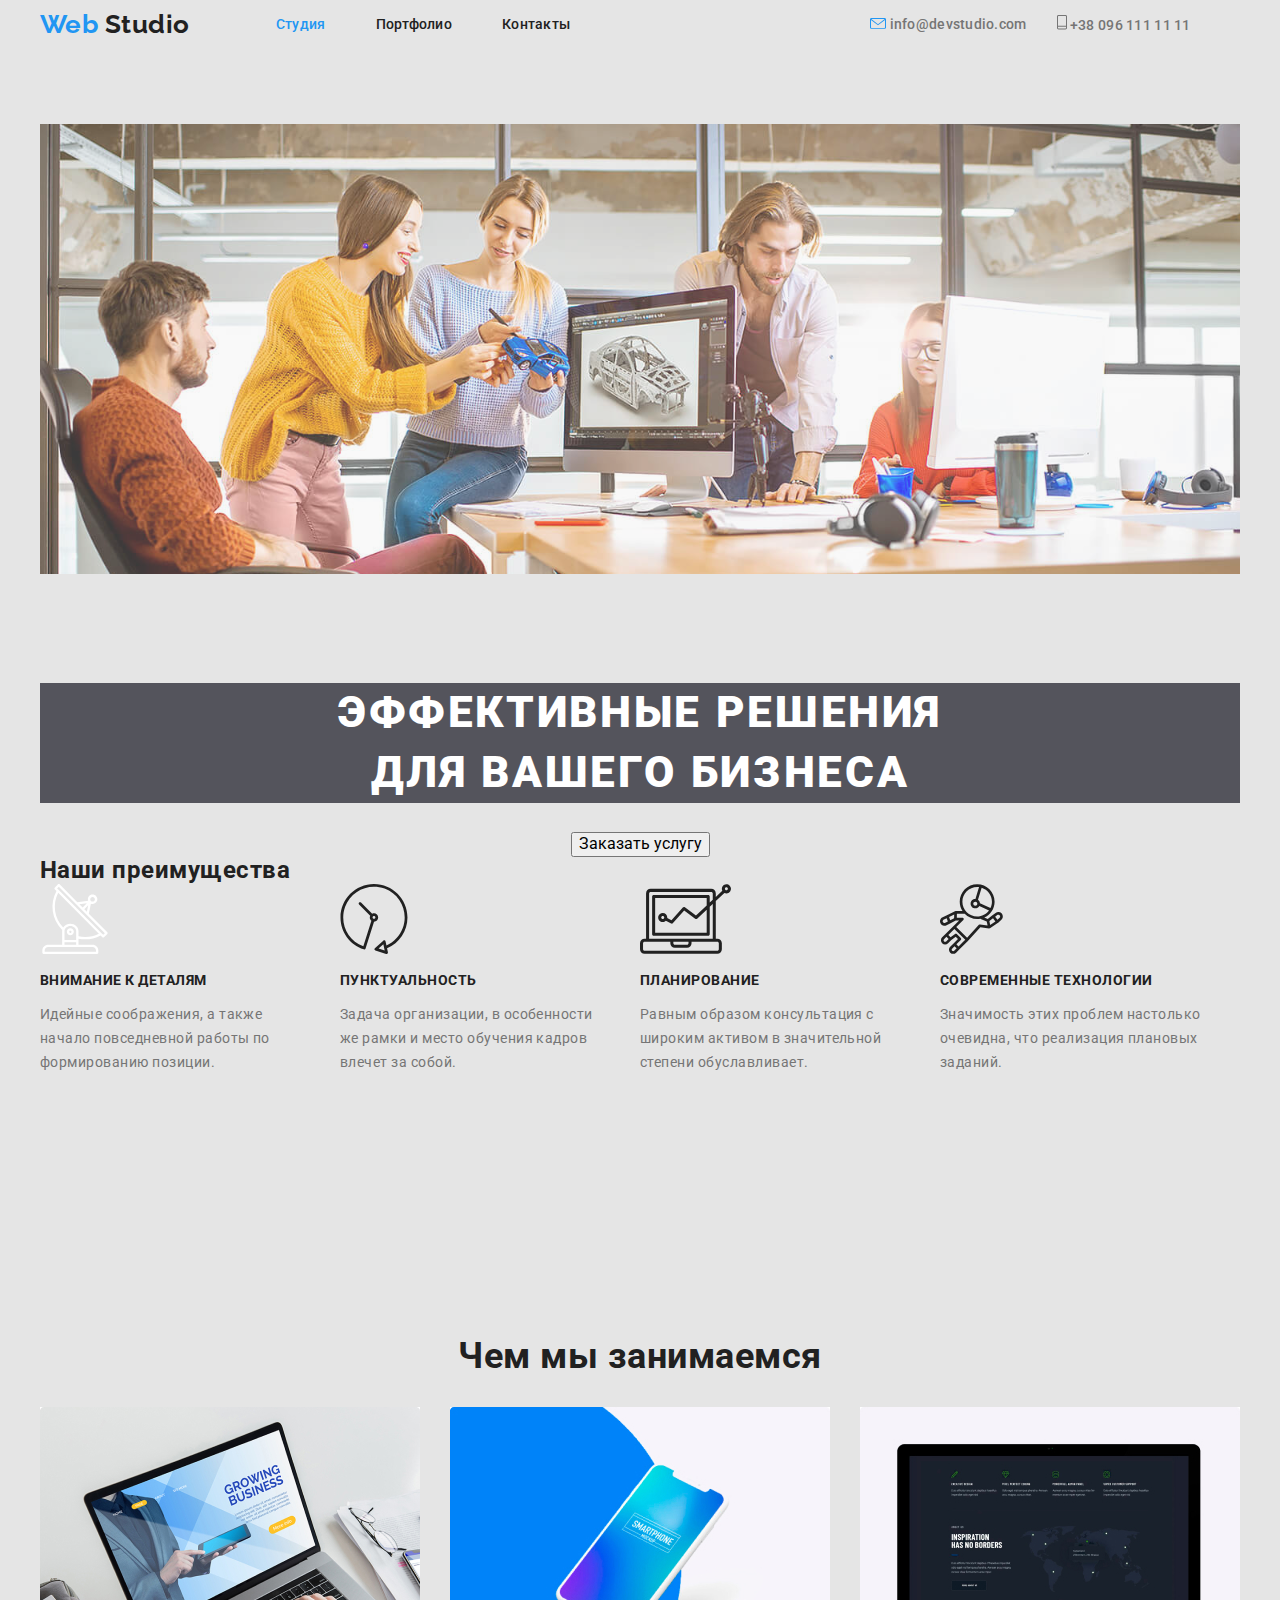
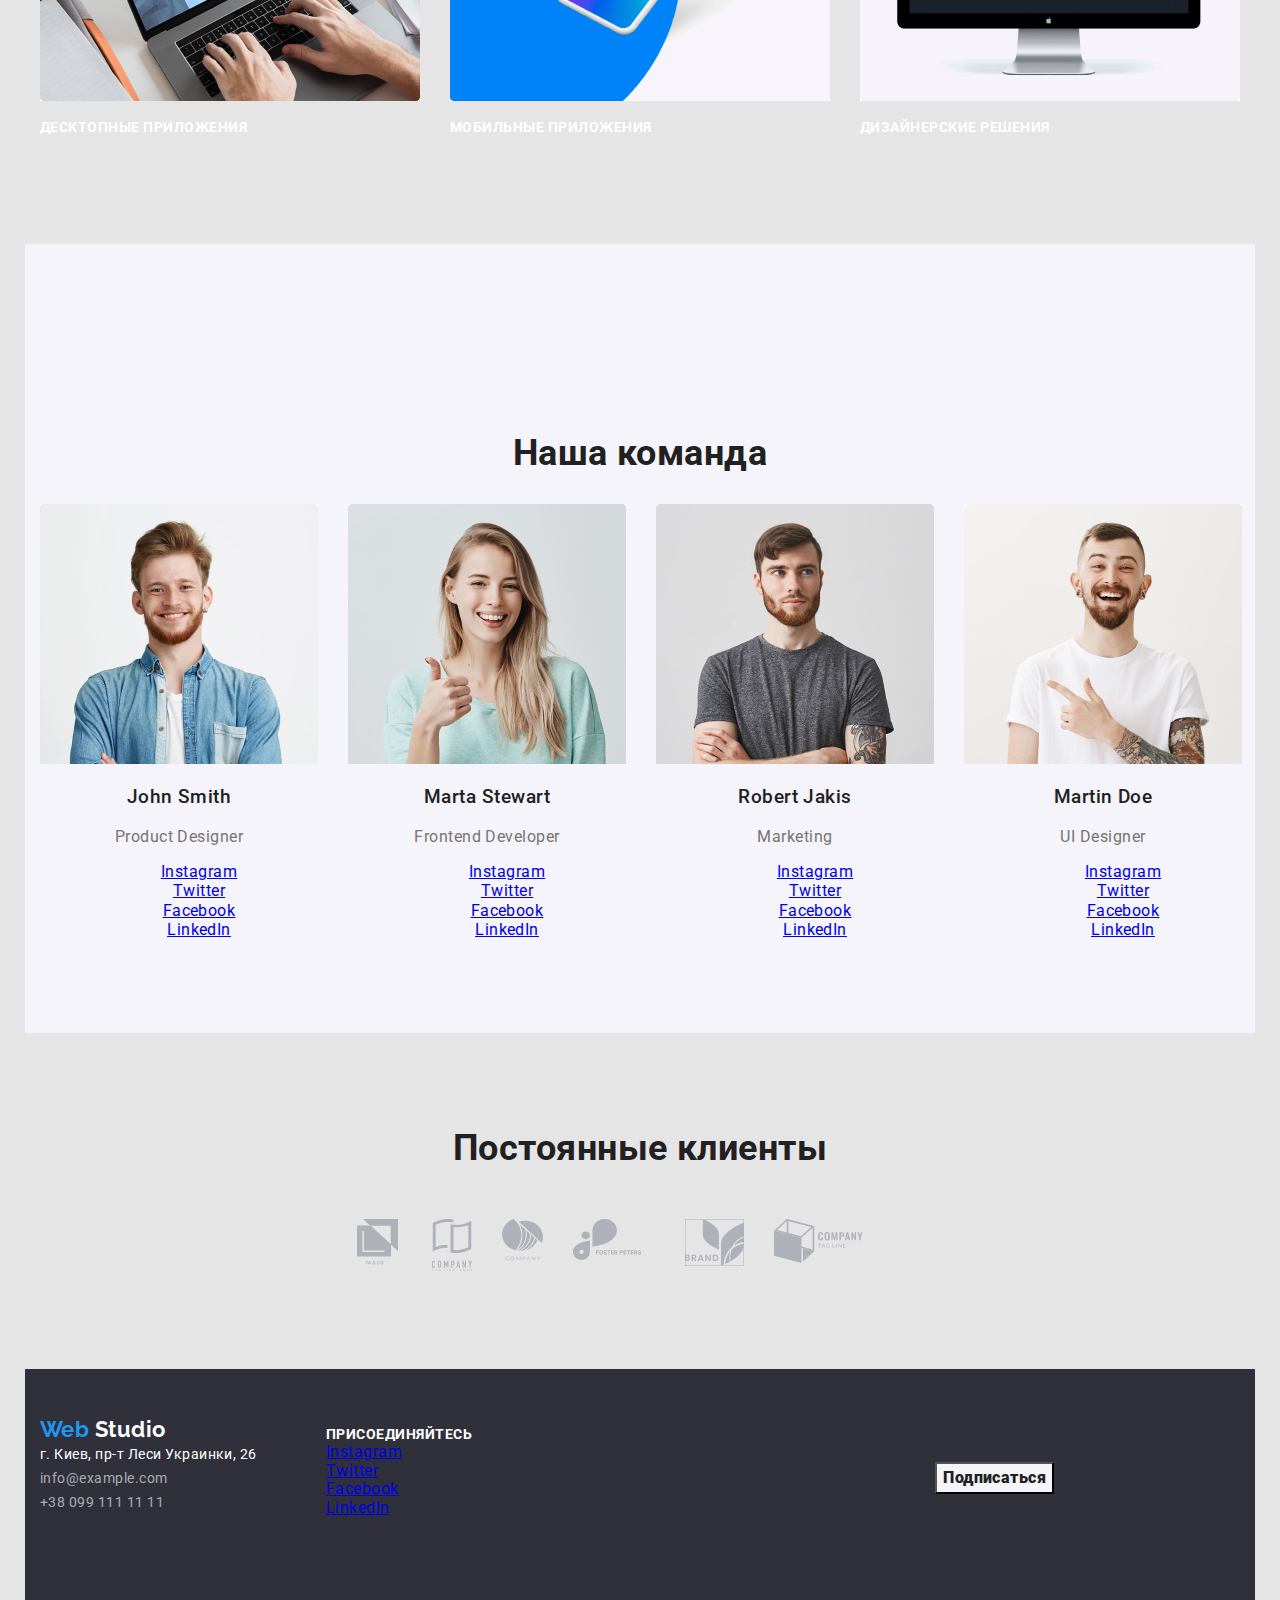
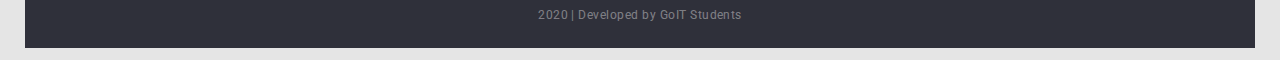
==== index.html @ 70091083 "стили для портфолио" ====
<!DOCTYPE html>
<html lang="ru">
  <head>
    <meta charset="UTF-8" />
    <meta name="viewport" content="width=device-width, initial-scale=1.0" />
    <title>Студия</title>
    <link
      href="https://fonts.googleapis.com/css2?family=Raleway:wght@700&family=Roboto:wght@400;500;700;900&display=swap"
      rel="stylesheet"
    />
    <link
      rel="stylesheet"
      href="
            https://cdnjs.cloudflare.com/ajax/libs/modern-normalize/0.6.0/modern-normalize.min.css"
    />
    <link rel="stylesheet" href="./css/style.css" />
  </head>
  <body>
    <header>
      <div class="conteiner centre">
        <nav class="centre">
          <a href="./index.html" class="logo"
            >Web<span class="logo-item"> Studio</span></a
          >
          <ul class="site-nav list">
            <li class="margin">
              <a href="./index.html" class="link current" style="padding-left: 86px;">Студия</a>
            </li>
            <li class="margin">
              <a href="./portfolio.html" class="link">Портфолио</a>
            </li>
            <li class="margin"><a href="#" class="link">Контакты</a></li>
          </ul>
        </nav>

        <ul class="contacts list">
          <li>
            <a href="mailto:info@devstudio.com" class="link">
              <img src="./images/mail.svg" alt="мейл" />
              info@devstudio.com</a
            >
          </li>
          <li>
            <a href="tel:+380961111111" class="link">
              <img src="./images/tel.svg" alt="телефона" />
              +38 096 111 11 11</a
            >
          </li>
        </ul>
      </div>
    </header>
    <main>
      <!-- Герой -->
      <section class="conteiner hero">
        <img
          src="./images/hero.svg"
          alt="подложка"
          style="width: 1200px; height: 600px;"
        />
        <h1 class="hero-title">эффективные решения <br> для вашего бизнеса</h1>
        <a href="#" class="hero-button"> <button>Заказать услугу</button></a>
      </section>

      <section>
        <!-- Наши преимущества-->
        <section class="conteiner">
          
        <h2 class="list" >Наши преимущества</h2>
      
        <ul class="advantages list">
          <li class="item">
            <a href="#"><img src="./images/antenna.svg" alt="спутник" /></a>
            <h3 class="subtitle">Внимание к деталям</h3>
            
            <p class="text">
              Идейные соображения, а также начало повседневной работы по
              формированию позиции.
            </p>
          </li>
          <li class="item">
            <a href="#"><img src="./images/clock.svg" alt="часы" /></a>
            <h3 class="subtitle">Пунктуальность</h3>
            <p class="text">
              Задача организации, в особенности же рамки и место обучения кадров
              влечет за собой.
            </p>
          </li>
          <li class="item">
            <a href="#"><img src="./images/comp.svg" style="height: 70px;" alt="диаграмма" /></a>
            <h3 class="subtitle">Планирование</h3>
            <p class="text">
              Равным образом консультация с широким активом в значительной
              степени обуславливает.
            </p>
          </li>
          <li class="item">
            <a href="#"><img src="./images/cosmos.svg" style="height: 70px;" alt="космонавт" /></a>
            <h3 class="subtitle">Современные технологии</h3>
            <p class="text">
              Значимость этих проблем настолько очевидна, что реализация
              плановых заданий.
            </p>
          </li>
        </ul>
       
      </section>

      <section class="conteiner marg">
        <h2 class="section-title">Чем мы занимаемся </h2>
        <ul class="flex projects list">
          <li class="cust-marg">
            
            <a href="#"><img src="./images/laptop.jpg"
                alt="ноутбук"
                style="width: 380px; height: 294px;"
            /></a>
            <h3 class="subtitle">Десктопные приложения</h3>
          </li>
          <li class="cust-marg">
            
            <a href="#"
              ><img
                src="./images/phone.jpg"
                alt="мобильный телефон"
                style="width: 380px; height: 294px;"
            /></a>
            <h3 class="subtitle">Мобильные приложения</h3>
          </li>
          <li class="cust-marg">
           
            <a href="#"
              ><img
                src="./images/mon.jpg"
                alt="монитор"
                style="width: 380px; height: 294px;"
            /></a>
            <h3 class="subtitle">Дизайнерские решения</h3>
          </li>
        </ul>
      </section>
      <!-- Команда -->
      <section class="conteiner section marg">
        <h2 class="section-title">Наша команда</h2>
        <ul class="list team">
          <li class="cust-marg">
            <img
              src="./images/JohnSmith.jpg"
              alt="сотрудник Продукт Менеджер John Smith"
              style="width: 278px; height: 260px;"
            />
            <h3 class="section-subtitle">John Smith</h3>
            <p>Product Designer</p>
            <ul>
              <li>
                <a href="#" aria-label="Instagram">Instagram</a>
              </li>
              <li>
                <a href="#" aria-label="Twitter">Twitter</a>
              </li>
              <li>
                <a href="#" aria-label="Facebook">Facebook</a>
              </li>
              <li>
                <a href="#" aria-label="LinkedIn">LinkedIn</a>
              </li>
            </ul>
          </li>

          <li class="cust-marg">
            <img
              src="./images/MartaStewart.jpg"
              alt="сотрудник Frontend Developer Marta Stewart"
              style="width: 278px; height: 260px;"
            />
            <h3 class="section-subtitle">Marta Stewart</h3>
            <p>Frontend Developer</p>
            <ul>
              <li>
                <a href="#" aria-label="Instagram">Instagram</a>
              </li>
              <li>
                <a href="#" aria-label="Twitter">Twitter</a>
              </li>
              <li>
                <a href="#" aria-label="Facebook">Facebook</a>
              </li>
              <li>
                <a href="#" aria-label="LinkedIn">LinkedIn</a>
              </li>
            </ul>
          </li>

          <li class="cust-marg">
            <img
              src="./images/RobertJakis.jpg"
              alt="сотрудник Marketing Robert Jakis"
              style="width: 278px; height: 260px;"
            />
            <h3 class="section-subtitle">Robert Jakis</h3>
            <p>Marketing</p>
            <ul>
              <li>
                <a href="#" aria-label="Instagram">Instagram</a>
              </li>
              <li>
                <a href="#" aria-label="Twitter">Twitter</a>
              </li>
              <li>
                <a href="#" aria-label="Facebook">Facebook</a>
              </li>
              <li>
                <a href="#" aria-label="LinkedIn">LinkedIn</a>
              </li>
            </ul>
          </li>

          <li class="cust-marg">
            <img
              src="./images/MartinDoe.jpg"
              alt="сотрудник UI Designer Martin Doe"
              style="width: 278px; height: 260px;"
            />
            <h3 class="section-subtitle">Martin Doe</h3>
            <p>UI Designer</p>
            <ul>
              <li>
                <a href="#" aria-label="Instagram">Instagram</a>
              </li>
              <li>
                <a href="#" aria-label="Twitter">Twitter</a>
              </li>
              <li>
                <a href="#" aria-label="Facebook">Facebook</a>
              </li>
              <li>
                <a href="#" aria-label="LinkedIn">LinkedIn</a>
              </li>
            </ul>
          </li>
        </ul>
      </section>
      <section class="conteiner">
        <h2 class="section-title list">Постоянные клиенты</h2>
        <ul class="list customers">
          <li class="cust-marg">
            <img src="./images/logo/logo1.svg" alt="логотип компании" />
          </li>
          <li class="cust-marg"><img src="./images/logo/logo2.svg" alt="логотип компании" /></li>
          <li class="cust-marg"><img src="./images/logo/logo3.svg" alt="логотип компании" /></li>
          <li class="cust-marg"><img src="./images/logo/logo4.svg" alt="логотип компании" /></li>
          <li class="cust-marg"><img src="./images/logo/logo5.svg" alt="логотип компании" /></li>
          <li class="cust-marg"><img src="./images/logo/logo6.svg" alt="логотип компании" /></li>
        </ul>
      </section>
    </main>
    <!-- Футер -->
    <footer class="conteiner back-footer">
      <div class="test2">
      <div class="footer">
        <a href="#" class="logo">Web<span class="text"> Studio</span></a>
        <address class="address">
          г. Киев, пр-т Леси Украинки, 26 <br />
          <span class="footer-contacts">
            info@example.com <br />
            +38 099 111 11 11</span
          >
        </address>
      </div>
      <div class="slogan-padding">
        <b class="slogan">присоединяйтесь</b>
        <ul class="list">
          <li>
            <a href="#" aria-label="Instagram">Instagram</a>
          </li>
          <li>
            <a href="#" aria-label="Twitter">Twitter</a>
          </li>
          <li>
            <a href="#" aria-label="Facebook">Facebook</a>
          </li>
          <li>
            <a href="#" aria-label="LinkedIn">LinkedIn</a>
          </li>
        </ul>
      </div>
      <div class="button-flex">
        <button class="text button">Подписаться</button>
      </div>
    </div>
      <div>
      <p class="copyright">2020 | Developed by GoIT Students</p>
    </div>
    </footer>
  </body>
</html>
---- css/style.css ----
:root {
  --primary-text-color: #757575;
  --title-text-color: #212121;
  --button-text-color: #ffffff;
  --accent-color: #2196f3;
  --primary-bg-color: #e5e5e5;
  --secondary-bg-color: #f5f4fa;
  --white-text-color: #ffffff;
  --portfolio-bg-color: #ffffff;
  --second-portfolio-bg-color: rgba(33, 150, 243, 0.9);
}
/*
body {
  width: 1230px;
  padding-left: 15px;
  padding-right: 15px;
  margin-left: auto;
  margin-right: auto;
}
*/

ul {
  list-style: none;
}
body {
  background-color: var(--primary-bg-color);
  color: var(--primary-text-color);
  font-family: Roboto, sans-serif;
  font-weight: 400;
  letter-spacing: 0.03em;
}
.list {
  padding: 0;
  margin: 0;
}
/
/* .port:not(:nth-last-child(-n +3)){
  margin-right: 30px; */
}
.port {
  margin-left: 0px;

}
/*
.port:not(:nth-child(3n)) {
  margin-right: 30px;
}
*/

.port:nth-child(3n) {
  margin-right: 0;
}


.port:nth-last-child(-n + 3) {
  margin-bottom: 0;
}
.port {

   margin-right: 30px;
   margin-left: 0px;
   padding-left: 0px;
 }


h1,
h2,
h3,
h4,
h5,
h6 {
  color: var(--title-text-color);
  font-weight: 700;
}
.logo {
  display: block;
}

.logo {
  font-family: Raleway, sans-serif;
  font-weight: 700;
  font-size: 26px;
  line-height: 1.19;

  color: var(--accent-color);
  text-decoration: none;
}
.logo .logo-item {
  color: var(--title-text-color);
}

.logo .text {
  color: var(--white-text-color);
}

.conteiner {
  width: 1230px;
  padding-left: 15px;
  padding-right: 15px;
  margin-left: auto;
  margin-right: auto;
 
}

.centre {
  align-items: center;
  display: flex;
}
.main-nav {
  display: flex;
}
.contacts {
  display: flex;
  padding-top: 15px;
  padding-bottom: 15px;
 

  margin-left: 300px;
  margin-right: 0px;
}
.site-nav {
  display: flex;
}
/*
.margin {
  margin-right: 40px;
}
*/
.advantages {
  display: flex;
  
  padding-bottom: 188px;
}
.team {
  display: flex;
  text-align: center;
  padding-bottom: 94px;
}
.cust-marg {
  margin-right: 30px;
}
.customers {
  display: flex;
  margin-right: 30px;
  justify-content: center;
  padding-top: 50px;
  padding-bottom: 94px;
}
.item {
  width: 278px;
  height: 75px;

  margin-right: 29px;
}
.marg {
  padding-top: 94px;
}
.site-nav li {
  margin-right: 50px;
  
}
.site-nav li:last-child {
  margin-right: 0px;
}
.site-nav .link,
.contacts .link {
  font-weight: 500;
  font-size: 14px;
  line-height: 1.14;
  letter-spacing: 0.02em;
}
.site-nav .link {
  color: var(--title-text-color);
}
.site-nav .link.current {
  color: var(--accent-color);
}
.contacts .link {
  color: inherit;
  margin-right: 30px;
}
.link:hover,
.link:focus,
.link {
  color: var(--accent-color);
  text-decoration: none;
}

.hero {
  text-align: center;
  justify-content: center;
}

.hero-title {
  color: var(--white-text-color);
  background: rgba(47, 48, 58, 0.8);

  font-weight: 900;
  font-size: 44px;
  line-height: 1.36;

  text-align: center;
  letter-spacing: 0.06em;
  text-transform: uppercase;
}
.hero .hero-button {
  font-weight: 700;
}

.list .text {
  font-size: 14px;
  line-height: 1.71;
}
.subtitle {
  font-size: 14px;
  line-height: 1.14;

  text-transform: uppercase;
}
.project {
  display: flex;
  flex-wrap: wrap;
  padding-left: 0px;
  margin-bottom: 94px;
}
.projects .subtitle {
  color: var(--white-text-color);
  padding-bottom: 94px;
}
.flex {
  display: flex;
  margin-right: 30px;
}
.test {
  display: flex;
  justify-content: center;
  margin-top: 94px;
  margin-bottom: 56px;
}
.hero-button:focus {
  color: #ffffff;
  background-color: #2196f3;

  font-family: inherit;
  font-size: 16px;
  line-height: 1.87;
  text-align: center;
  letter-spacing: 0.06em;

  text-decoration: none;
}

.section {
  background-color: var(--secondary-bg-color);

  font-size: 16px;
  line-height: 1.19;
}

.section-title {
  font-size: 36px;
  line-height: 1.17;

  text-align: center;
  margin-top: 94px;
}

.section-subtitle {
  font-weight: 500;
}

.footer .logo {
  font-size: 22px;
  line-height: 1.18;
}

.address .footer-contacts {
  color: rgba(255, 255, 255, 0.6);
}
.address {
  color: var(--white-text-color);

  font-style: normal;
  font-size: 14px;
  line-height: 1.71;
}
.slogan {
  color: var(--white-text-color);

  font-size: 14px;
  line-height: 1.14;

  text-transform: uppercase;
}
.slogan-padding{
  padding-left: 69px;
  padding-top: 56px;

}
.text.button {
  font-weight: 900;
}
.copyright {
  color: rgba(255, 255, 255, 0.4);

  font-size: 12px;
  line-height: 2;

  text-align: center;
  display: block;
  padding-top: 74px;
  padding-bottom: 21px;
}
.link {
  padding-top: 15px;
  padding-bottom: 15px;
}
/* Portfolio */

.button {
  background-color: var(--secondary-bg-color);
  color: var(--title-text-color);

  font-family: inherit;
  font-weight: 500;
  font-size: 16px;
  line-height: 1.62;
  letter-spacing: 0.03em;
}
.button:hover,
.button:focus {
  background-color: var(--accent-color);
  color: var(--button-text-color);
  padding-left: 8px;
  padding-right: 8px;

}
.project-title {
  font-size: 18px;
  line-height: 2;

  letter-spacing: 0.06em;
}

.project .list {
  background-color: var(--portfolio-bg-color);
}
.project .text {
  font-size: 16px;
  line-height: 1.87;
}

.project .text-icon {
  color: var(--white-text-color);
  background-color: var(--second-portfolio-bg-color);

  font-size: 18px;
  line-height: 1.56;
}
.back-footer {
  background-color: #2f303a;

}
.test2{
  display: flex;
}
.button-flex {
  padding-left: 463px;
  padding-top: 93px;

}

.footer{
  padding-top: 48px;
}
/* .port {
  margin-right: 30px;
  width: 380px;
  margin-bottom: 30px;
} */
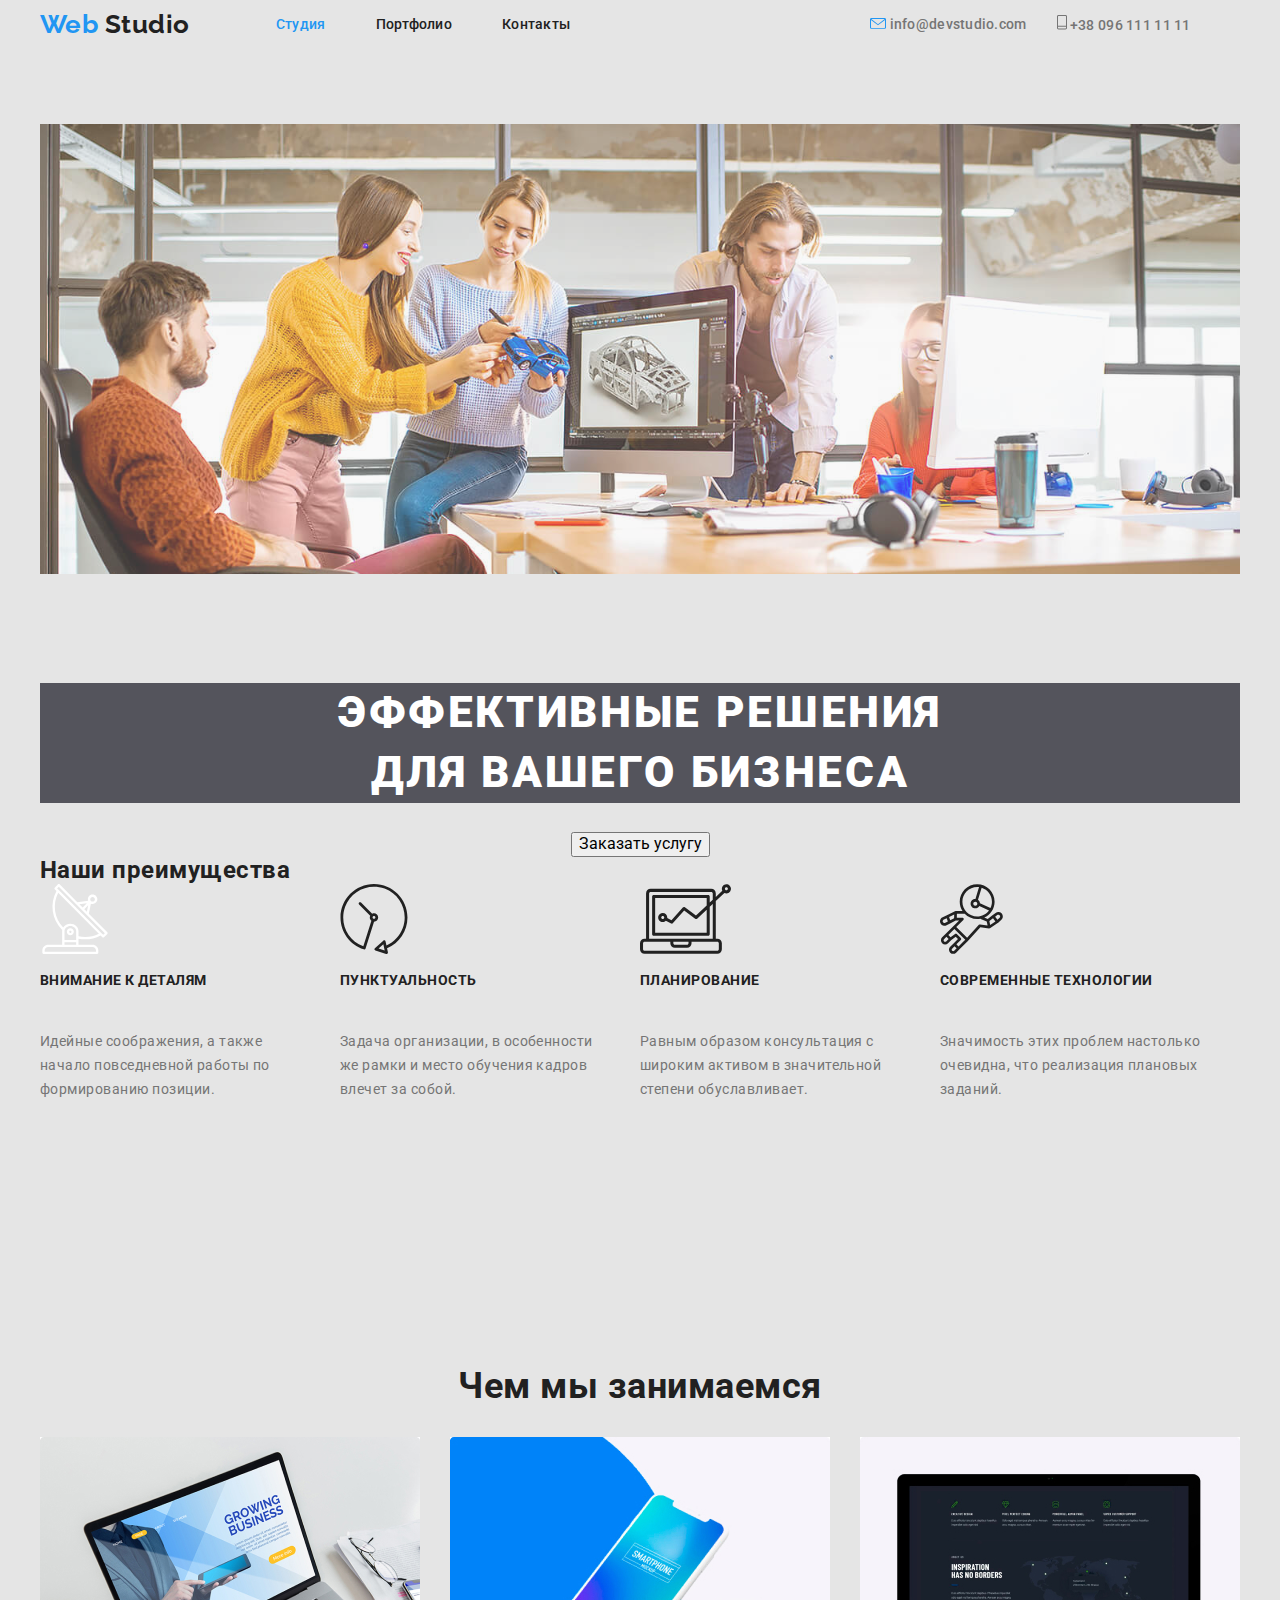
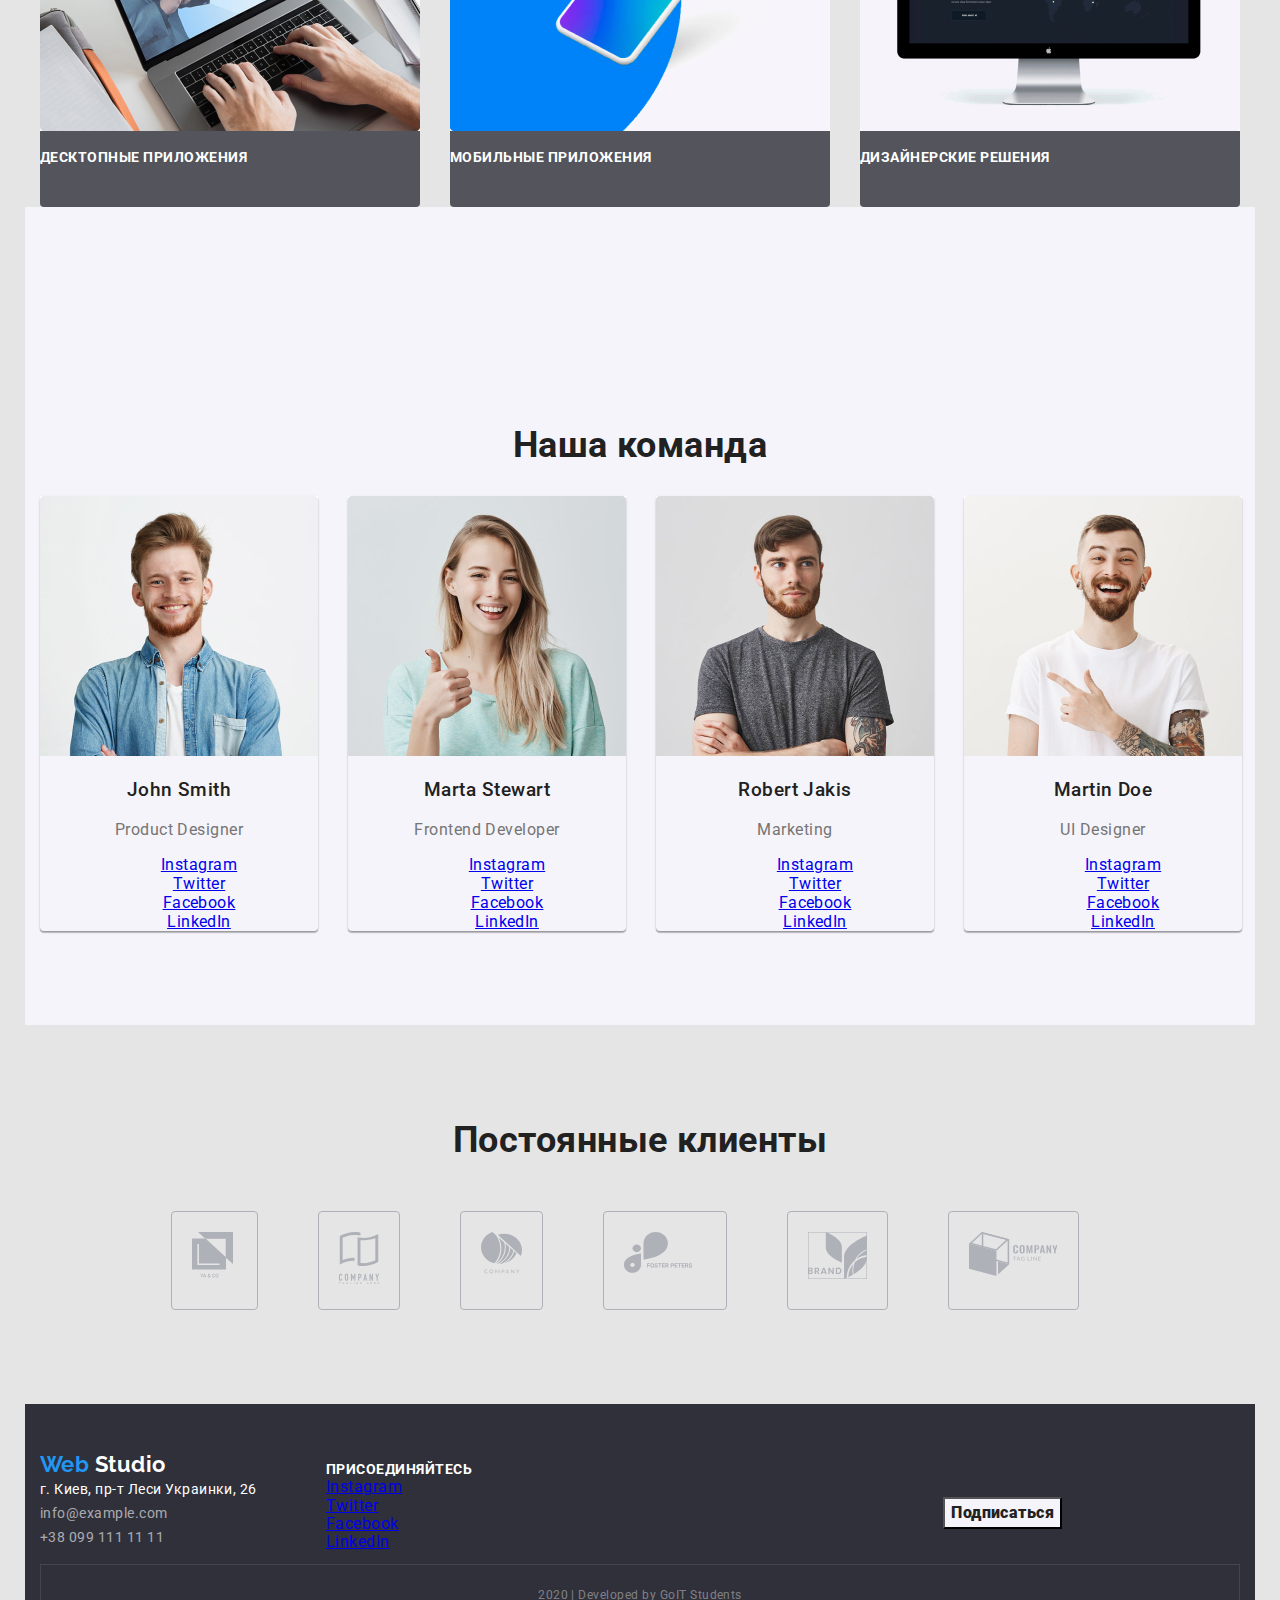
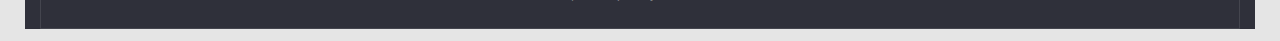
==== commit 4dec7bef: "добавил отступы для кнопок портфолио + отступы лого клиентов" ====
--- a/index.html
+++ b/index.html
@@ -142,7 +142,7 @@
       <section class="conteiner section marg">
         <h2 class="section-title">Наша команда</h2>
         <ul class="list team">
-          <li class="cust-marg">
+          <li class="staff">
             <img
               src="./images/JohnSmith.jpg"
               alt="сотрудник Продукт Менеджер John Smith"
@@ -166,7 +166,7 @@
             </ul>
           </li>
 
-          <li class="cust-marg">
+          <li class="staff">
             <img
               src="./images/MartaStewart.jpg"
               alt="сотрудник Frontend Developer Marta Stewart"
@@ -190,7 +190,7 @@
             </ul>
           </li>
 
-          <li class="cust-marg">
+          <li class="staff">
             <img
               src="./images/RobertJakis.jpg"
               alt="сотрудник Marketing Robert Jakis"
@@ -214,7 +214,7 @@
             </ul>
           </li>
 
-          <li class="cust-marg">
+          <li class="staff">
             <img
               src="./images/MartinDoe.jpg"
               alt="сотрудник UI Designer Martin Doe"
@@ -239,17 +239,19 @@
           </li>
         </ul>
       </section>
+      
+      <!--Постоянные клиенты -->
       <section class="conteiner">
         <h2 class="section-title list">Постоянные клиенты</h2>
         <ul class="list customers">
-          <li class="cust-marg">
+          <li class="clients">
             <img src="./images/logo/logo1.svg" alt="логотип компании" />
           </li>
-          <li class="cust-marg"><img src="./images/logo/logo2.svg" alt="логотип компании" /></li>
-          <li class="cust-marg"><img src="./images/logo/logo3.svg" alt="логотип компании" /></li>
-          <li class="cust-marg"><img src="./images/logo/logo4.svg" alt="логотип компании" /></li>
-          <li class="cust-marg"><img src="./images/logo/logo5.svg" alt="логотип компании" /></li>
-          <li class="cust-marg"><img src="./images/logo/logo6.svg" alt="логотип компании" /></li>
+          <li class="clients"><img src="./images/logo/logo2.svg" alt="логотип компании" /></li>
+          <li class="clients"><img src="./images/logo/logo3.svg" alt="логотип компании" /></li>
+          <li class="clients"><img src="./images/logo/logo4.svg" alt="логотип компании" /></li>
+          <li class="clients"><img src="./images/logo/logo5.svg" alt="логотип компании" /></li>
+          <li class="clients"><img src="./images/logo/logo6.svg" alt="логотип компании" /></li>
         </ul>
       </section>
     </main>
--- a/css/style.css
+++ b/css/style.css
@@ -33,7 +33,7 @@
   padding: 0;
   margin: 0;
 }
-/
+
 /* .port:not(:nth-last-child(-n +3)){
   margin-right: 30px; */
 }
@@ -136,9 +136,26 @@
   text-align: center;
   padding-bottom: 94px;
 }
+.staff {
+  margin-right: 30px;
+  box-shadow: 0px 2px 1px rgba(0, 0, 0, 0.2), 0px 1px 1px rgba(0, 0, 0, 0.14), 0px 1px 3px rgba(0, 0, 0, 0.12);
+  border-radius: 4px;
+
+ }
 .cust-marg {
   margin-right: 30px;
-}
+  background: rgba(47, 48, 58, 0.8);
+  border-radius: 0px 0px 4px 4px;
+ }
+ .clients {
+  margin-left: 30px;
+  margin-right: 30px;
+  border: 1px solid #AFB1B8;
+  box-sizing: border-box;
+  border-radius: 4px;
+  padding: 20px;
+  justify-content: center;
+ }
 .customers {
   display: flex;
   margin-right: 30px;
@@ -214,7 +231,7 @@
 .subtitle {
   font-size: 14px;
   line-height: 1.14;
-
+  padding-bottom: 27px;
   text-transform: uppercase;
 }
 .project {
@@ -225,7 +242,8 @@
 }
 .projects .subtitle {
   color: var(--white-text-color);
-  padding-bottom: 94px;
+ 
+  
 }
 .flex {
   display: flex;
@@ -262,11 +280,12 @@
   line-height: 1.17;
 
   text-align: center;
-  margin-top: 94px;
+  padding-top: 94px;
 }
 
 .section-subtitle {
   font-weight: 500;
+  
 }
 
 .footer .logo {
@@ -308,14 +327,22 @@
 
   text-align: center;
   display: block;
-  padding-top: 74px;
+  padding-top: 18px;
   padding-bottom: 21px;
+
+  border: 1px solid rgba(255, 255, 255, 0.1);
+
+  
 }
 .link {
   padding-top: 15px;
   padding-bottom: 15px;
 }
 /* Portfolio */
+.button {
+  margin-right: 8px;
+  margin-left: 8px;
+}
 
 .button {
   background-color: var(--secondary-bg-color);
@@ -331,10 +358,8 @@
 .button:focus {
   background-color: var(--accent-color);
   color: var(--button-text-color);
-  padding-left: 8px;
-  padding-right: 8px;
-
-}
+}
+
 .project-title {
   font-size: 18px;
   line-height: 2;
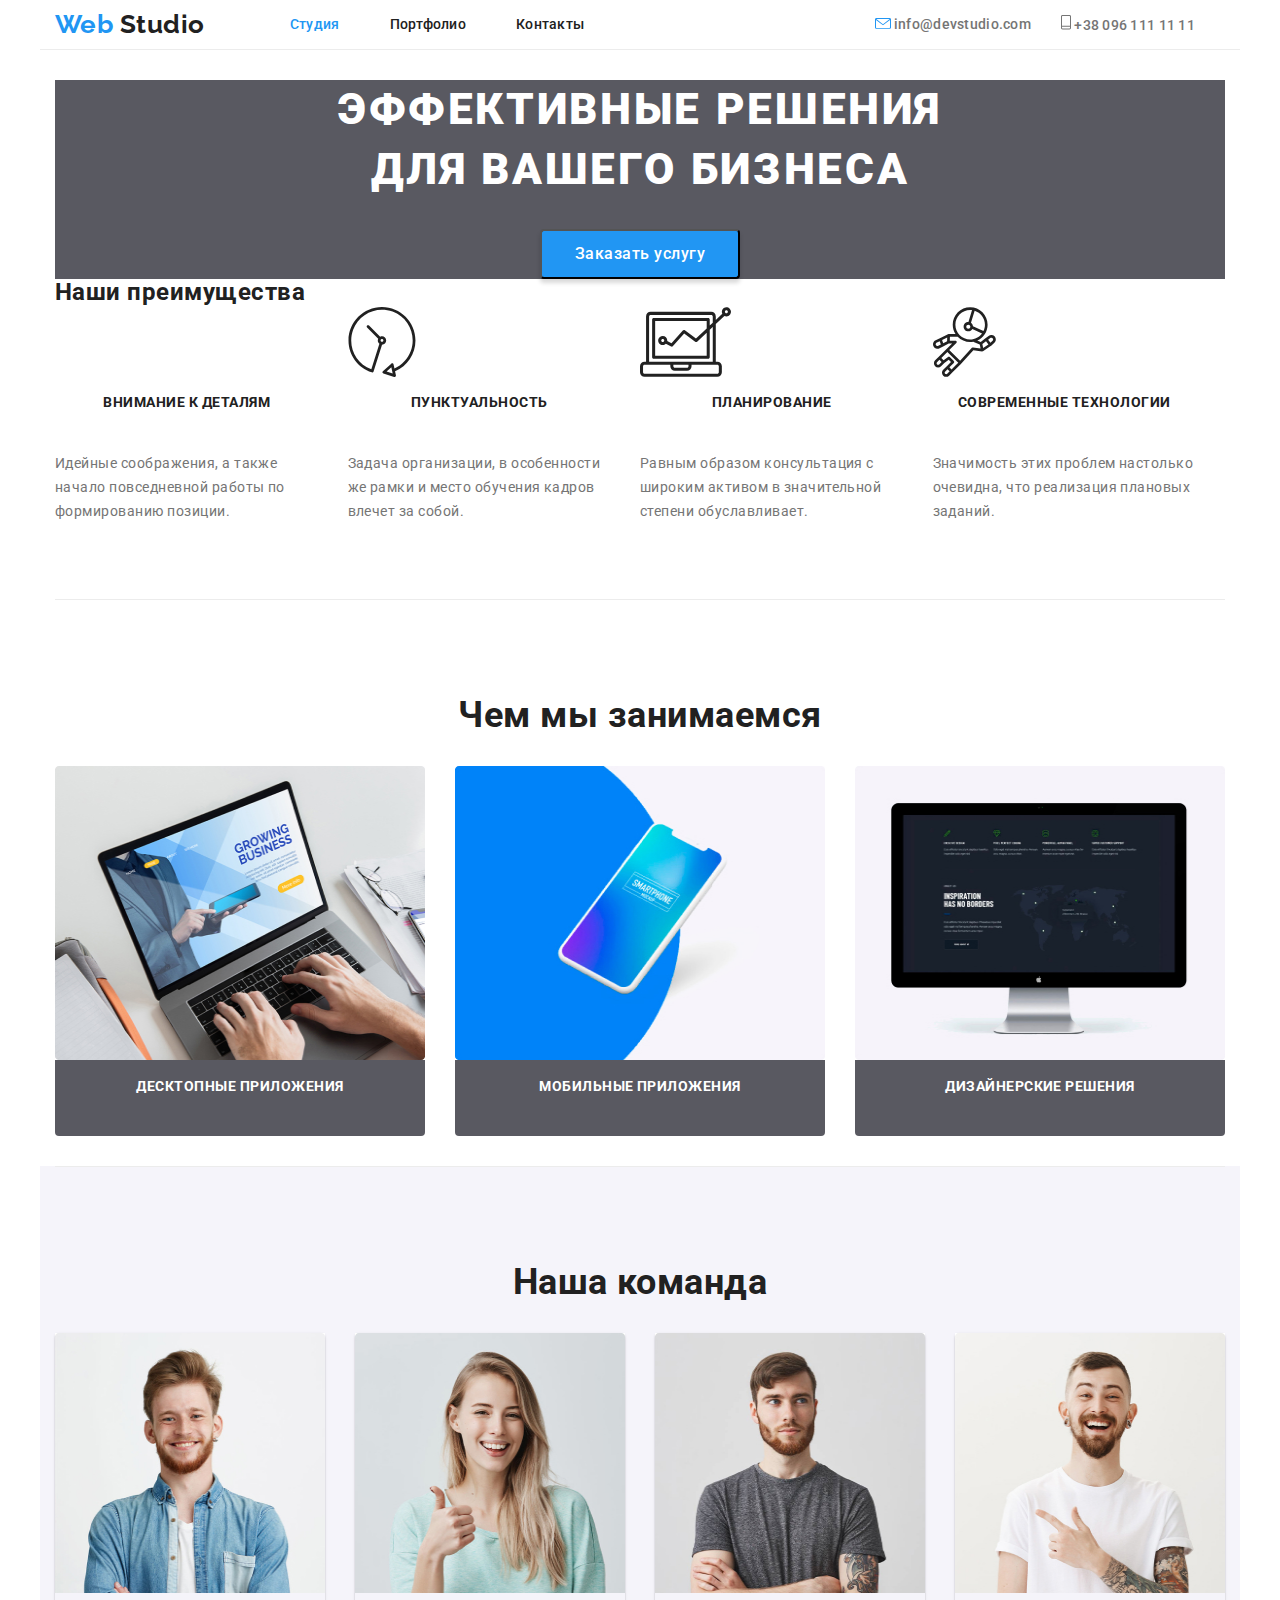
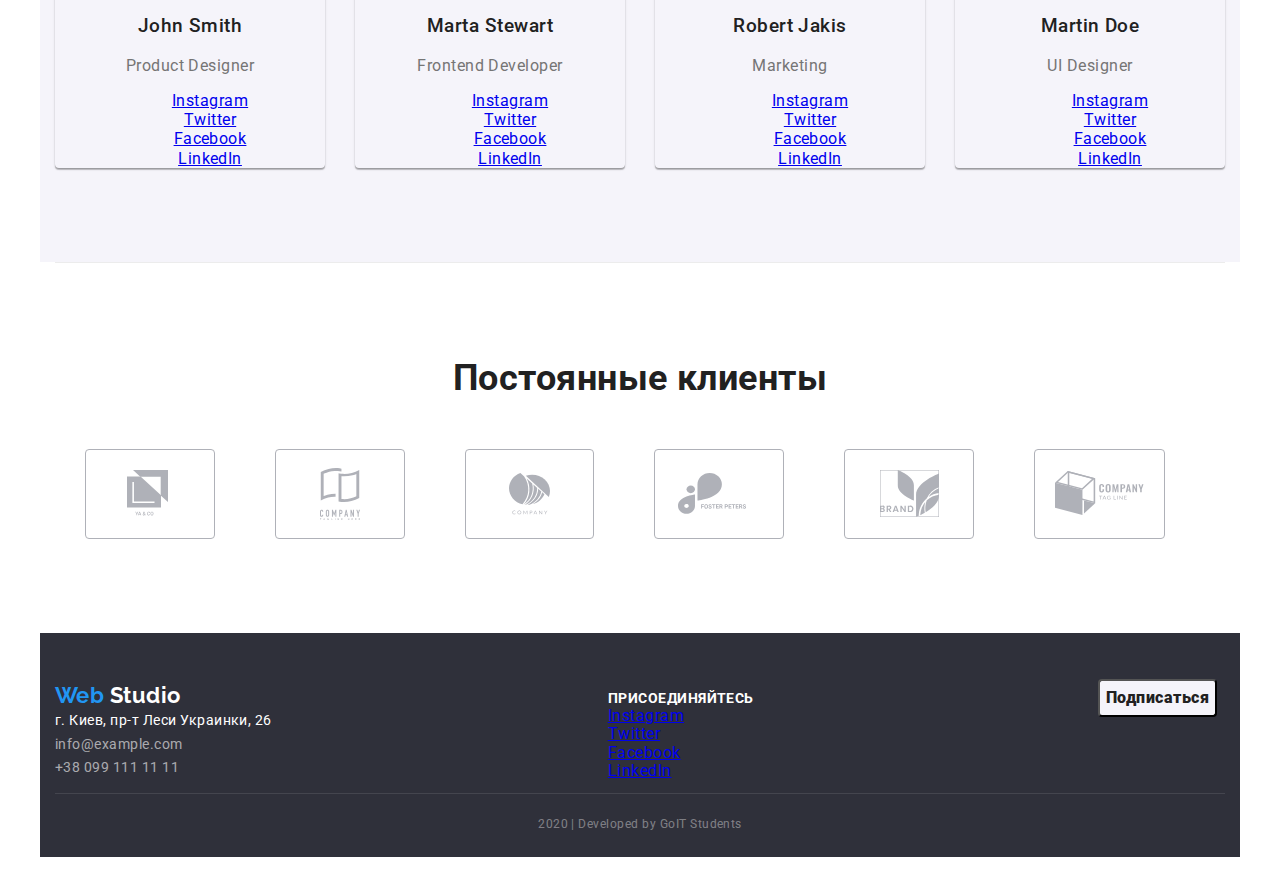
==== commit cb917995: "правки по замечаниям ментора" ====
--- a/index.html
+++ b/index.html
@@ -17,19 +17,24 @@
   </head>
   <body>
     <header>
-      <div class="conteiner centre">
+      <div class="conteiner centre border">
         <nav class="centre">
           <a href="./index.html" class="logo"
             >Web<span class="logo-item"> Studio</span></a
           >
           <ul class="site-nav list">
-            <li class="margin">
-              <a href="./index.html" class="link current" style="padding-left: 86px;">Студия</a>
+            <li>
+              <a
+                href="./index.html"
+                class="link current"
+                style="margin-left: 85px;"
+                >Студия</a
+              >
             </li>
-            <li class="margin">
+            <li>
               <a href="./portfolio.html" class="link">Портфолио</a>
             </li>
-            <li class="margin"><a href="#" class="link">Контакты</a></li>
+            <li><a href="#" class="link">Контакты</a></li>
           </ul>
         </nav>
 
@@ -51,17 +56,20 @@
     </header>
     <main>
       <!-- Герой -->
-      <section class="conteiner hero">
-        <img
+      <section class="conteiner">
+        <div class="hero">
+        <!-- <img
           src="./images/hero.svg"
           alt="подложка"
           style="width: 1200px; height: 600px;"
-        />
+        /> -->
+      
         <h1 class="hero-title">эффективные решения <br> для вашего бизнеса</h1>
-        <a href="#" class="hero-button"> <button>Заказать услугу</button></a>
+        <a href="#" > <button class="hero-button">Заказать услугу</button></a>
+      </div>
       </section>
 
-      <section>
+      
         <!-- Наши преимущества-->
         <section class="conteiner">
           
@@ -102,8 +110,8 @@
             </p>
           </li>
         </ul>
-       
-      </section>
+       </section>
+    
 
       <section class="conteiner marg">
         <h2 class="section-title">Чем мы занимаемся </h2>
@@ -112,9 +120,9 @@
             
             <a href="#"><img src="./images/laptop.jpg"
                 alt="ноутбук"
-                style="width: 380px; height: 294px;"
+                style="width: 370px; height: 294px;"
             /></a>
-            <h3 class="subtitle">Десктопные приложения</h3>
+            <h3 class="subtitle">Десктопные приложения </h3>
           </li>
           <li class="cust-marg">
             
@@ -122,7 +130,7 @@
               ><img
                 src="./images/phone.jpg"
                 alt="мобильный телефон"
-                style="width: 380px; height: 294px;"
+                style="width: 370px; height: 294px;"
             /></a>
             <h3 class="subtitle">Мобильные приложения</h3>
           </li>
@@ -132,7 +140,7 @@
               ><img
                 src="./images/mon.jpg"
                 alt="монитор"
-                style="width: 380px; height: 294px;"
+                style="width: 370px; height: 294px;"
             /></a>
             <h3 class="subtitle">Дизайнерские решения</h3>
           </li>
@@ -146,7 +154,7 @@
             <img
               src="./images/JohnSmith.jpg"
               alt="сотрудник Продукт Менеджер John Smith"
-              style="width: 278px; height: 260px;"
+              style="width: 270px; height: 260px;"
             />
             <h3 class="section-subtitle">John Smith</h3>
             <p>Product Designer</p>
@@ -170,7 +178,7 @@
             <img
               src="./images/MartaStewart.jpg"
               alt="сотрудник Frontend Developer Marta Stewart"
-              style="width: 278px; height: 260px;"
+              style="width: 270px; height: 260px;"
             />
             <h3 class="section-subtitle">Marta Stewart</h3>
             <p>Frontend Developer</p>
@@ -194,7 +202,7 @@
             <img
               src="./images/RobertJakis.jpg"
               alt="сотрудник Marketing Robert Jakis"
-              style="width: 278px; height: 260px;"
+              style="width: 270px; height: 260px;"
             />
             <h3 class="section-subtitle">Robert Jakis</h3>
             <p>Marketing</p>
@@ -218,7 +226,7 @@
             <img
               src="./images/MartinDoe.jpg"
               alt="сотрудник UI Designer Martin Doe"
-              style="width: 278px; height: 260px;"
+              style="width: 270px; height: 260px;"
             />
             <h3 class="section-subtitle">Martin Doe</h3>
             <p>UI Designer</p>
--- a/css/style.css
+++ b/css/style.css
@@ -3,7 +3,7 @@
   --title-text-color: #212121;
   --button-text-color: #ffffff;
   --accent-color: #2196f3;
-  --primary-bg-color: #e5e5e5;
+  --primary-bg-color: #ffffff;
   --secondary-bg-color: #f5f4fa;
   --white-text-color: #ffffff;
   --portfolio-bg-color: #ffffff;
@@ -34,33 +34,7 @@
   margin: 0;
 }
 
-/* .port:not(:nth-last-child(-n +3)){
-  margin-right: 30px; */
-}
-.port {
-  margin-left: 0px;
-
-}
-/*
-.port:not(:nth-child(3n)) {
-  margin-right: 30px;
-}
-*/
-
-.port:nth-child(3n) {
-  margin-right: 0;
-}
-
-
-.port:nth-last-child(-n + 3) {
-  margin-bottom: 0;
-}
-.port {
-
-   margin-right: 30px;
-   margin-left: 0px;
-   padding-left: 0px;
- }
+
 
 
 h1,
@@ -92,9 +66,13 @@
 .logo .text {
   color: var(--white-text-color);
 }
+.margin-text {
+  margin-left: 24px;
+  margin-right: 24px;
+}
 
 .conteiner {
-  width: 1230px;
+  width: 1200px;
   padding-left: 15px;
   padding-right: 15px;
   margin-left: auto;
@@ -105,7 +83,8 @@
 .centre {
   align-items: center;
   display: flex;
-}
+ }
+
 .main-nav {
   display: flex;
 }
@@ -113,19 +92,13 @@
   display: flex;
   padding-top: 15px;
   padding-bottom: 15px;
- 
-
-  margin-left: 300px;
-  margin-right: 0px;
+
+  margin-left:auto;
 }
 .site-nav {
   display: flex;
 }
-/*
-.margin {
-  margin-right: 40px;
-}
-*/
+
 .advantages {
   display: flex;
   
@@ -148,13 +121,17 @@
   border-radius: 0px 0px 4px 4px;
  }
  .clients {
-  margin-left: 30px;
-  margin-right: 30px;
+   display: flex;
+   margin-left: 30px;
+   margin-right: 30px;
   border: 1px solid #AFB1B8;
   box-sizing: border-box;
   border-radius: 4px;
   padding: 20px;
   justify-content: center;
+  align-items: center;
+  width: 175px;
+  height: 90px;
  }
 .customers {
   display: flex;
@@ -169,9 +146,9 @@
 
   margin-right: 29px;
 }
-.marg {
+/* .marg {
   padding-top: 94px;
-}
+} */
 .site-nav li {
   margin-right: 50px;
   
@@ -189,12 +166,18 @@
 .site-nav .link {
   color: var(--title-text-color);
 }
+/* .current {
+  color: var(--accent-color);
+} */
 .site-nav .link.current {
   color: var(--accent-color);
 }
 .contacts .link {
   color: inherit;
   margin-right: 30px;
+}
+.border {
+  border-bottom: 1px solid #ECECEC;;
 }
 .link:hover,
 .link:focus,
@@ -206,12 +189,12 @@
 .hero {
   text-align: center;
   justify-content: center;
+  background: rgba(47, 48, 58, 0.8);
 }
 
 .hero-title {
   color: var(--white-text-color);
-  background: rgba(47, 48, 58, 0.8);
-
+  
   font-weight: 900;
   font-size: 44px;
   line-height: 1.36;
@@ -220,7 +203,7 @@
   letter-spacing: 0.06em;
   text-transform: uppercase;
 }
-.hero .hero-button {
+.hero {
   font-weight: 700;
 }
 
@@ -233,6 +216,8 @@
   line-height: 1.14;
   padding-bottom: 27px;
   text-transform: uppercase;
+  text-align: center;
+
 }
 .project {
   display: flex;
@@ -255,104 +240,155 @@
   margin-top: 94px;
   margin-bottom: 56px;
 }
-.hero-button:focus {
-  color: #ffffff;
-  background-color: #2196f3;
-
-  font-family: inherit;
-  font-size: 16px;
-  line-height: 1.87;
-  text-align: center;
-  letter-spacing: 0.06em;
-
-  text-decoration: none;
-}
-
-.section {
-  background-color: var(--secondary-bg-color);
-
-  font-size: 16px;
-  line-height: 1.19;
-}
-
-.section-title {
-  font-size: 36px;
-  line-height: 1.17;
-
-  text-align: center;
-  padding-top: 94px;
-}
-
-.section-subtitle {
-  font-weight: 500;
-  
-}
-
-.footer .logo {
-  font-size: 22px;
-  line-height: 1.18;
-}
-
-.address .footer-contacts {
-  color: rgba(255, 255, 255, 0.6);
-}
-.address {
-  color: var(--white-text-color);
-
-  font-style: normal;
-  font-size: 14px;
-  line-height: 1.71;
-}
-.slogan {
-  color: var(--white-text-color);
-
-  font-size: 14px;
-  line-height: 1.14;
-
-  text-transform: uppercase;
-}
-.slogan-padding{
-  padding-left: 69px;
-  padding-top: 56px;
-
-}
-.text.button {
-  font-weight: 900;
-}
-.copyright {
-  color: rgba(255, 255, 255, 0.4);
-
-  font-size: 12px;
-  line-height: 2;
-
-  text-align: center;
-  display: block;
-  padding-top: 18px;
-  padding-bottom: 21px;
-
-  border: 1px solid rgba(255, 255, 255, 0.1);
-
-  
-}
-.link {
-  padding-top: 15px;
-  padding-bottom: 15px;
-}
-/* Portfolio */
-.button {
-  margin-right: 8px;
-  margin-left: 8px;
-}
-
-.button {
-  background-color: var(--secondary-bg-color);
-  color: var(--title-text-color);
+
+ 
+ .hero-button {
+  background: #2196F3;
+  color: var(--button-text-color);
+  box-shadow: 0px 4px 4px rgba(0, 0, 0, 0.15);
+  border-radius: 4px;
+  width: 200px;
+  height: 50px;
+  left: 700px;
+  top: 430px;
 
   font-family: inherit;
   font-weight: 500;
   font-size: 16px;
   line-height: 1.62;
   letter-spacing: 0.03em;
+} 
+
+/* .hero-button {
+  background-color:red;
+  color: white;
+} */
+ 
+/* .hero-button:focus,
+.hero-button:hover {
+  background-color:blue;
+  color: var(--button-text-color);
+  font-family: inherit;
+  font-size: 16px;
+  line-height: 1.87;
+  letter-spacing: 0.06em;
+
+  text-decoration: none;
+
+  
+  box-shadow: 0px 4px 4px rgba(0, 0, 0, 0.15);
+  border-radius: 4px;
+}
+ */
+.section {
+  background-color: var(--secondary-bg-color);
+
+  font-size: 16px;
+  line-height: 1.19;
+}
+
+.section-title {
+  font-size: 36px;
+  line-height: 1.17;
+
+  text-align: center;
+  padding-top: 94px;
+  border-top: 1px solid #ECECEC;;
+}
+
+.section-subtitle {
+  font-weight: 500;
+  
+}
+
+.footer .logo {
+  font-size: 22px;
+  line-height: 1.18;
+}
+
+.address .footer-contacts {
+  color: rgba(255, 255, 255, 0.6);
+}
+.address {
+  color: var(--white-text-color);
+
+  font-style: normal;
+  font-size: 14px;
+  line-height: 1.71;
+}
+.text.button {
+  font-weight: 900;
+}
+.copyright {
+  color: rgba(255, 255, 255, 0.4);
+
+  font-size: 12px;
+  line-height: 2;
+
+  text-align: center;
+  display: block;
+  padding-top: 18px;
+  padding-bottom: 21px;
+
+  border-top: 1px solid rgba(255, 255, 255, 0.1);
+
+  border-top: ;
+}
+.link {
+  padding-top: 15px;
+  padding-bottom: 15px;
+}
+/* Portfolio */
+
+.port {
+  margin-left: 0px;
+  margin-bottom: 30px;
+  width: 370px;
+height: 404px;
+left: 215px;
+top: 262px;
+
+background: #FFFFFF;
+border: 1px solid #EEEEEE;
+box-sizing: border-box;
+border-radius: 5px;
+}
+
+.port:nth-child(3n) {
+  margin-right: 0;
+}
+
+.port:nth-last-child(-n + 3) {
+  margin-bottom: 0;
+}
+.port {
+
+   margin-right: 30px;
+   margin-left: 0px;
+   padding-left: 0px;
+ }
+
+.button {
+ 
+  height: 38px;
+  left: 865px;
+  top: 174px;
+
+  background: #F5F4FA;
+  border-radius: 4px;
+  margin-left: 8px;
+  margin-right: 8px;
+}
+
+.button {
+  background-color: var(--secondary-bg-color);
+  color: var(--title-text-color);
+
+  font-family: inherit;
+  font-weight: 500;
+  font-size: 16px;
+  line-height: 1.62;
+  letter-spacing: 0.03em;
 }
 .button:hover,
 .button:focus {
@@ -363,6 +399,8 @@
 .project-title {
   font-size: 18px;
   line-height: 2;
+  margin-left: 24px;
+  margin-right: 24px;
 
   letter-spacing: 0.06em;
 }
@@ -388,11 +426,25 @@
 }
 .test2{
   display: flex;
-}
-.button-flex {
+  justify-content: space-between;
+  align-items: baseline;
+}
+/* .button-flex {
   padding-left: 463px;
   padding-top: 93px;
 
+} */
+.slogan {
+  color: var(--white-text-color);
+  
+
+  font-size: 14px;
+  line-height: 1.14;
+
+  text-transform: uppercase;
+}
+.slogan-padding {
+  margin-top: 56px;
 }
 
 .footer{
@@ -404,3 +456,12 @@
   margin-bottom: 30px;
 } */
 
+/* .port:not(:nth-last-child(-n +3)){
+  margin-right: 30px; 
+}
+*/
+/*
+.port:not(:nth-child(3n)) {
+  margin-right: 30px;
+}
+*/
